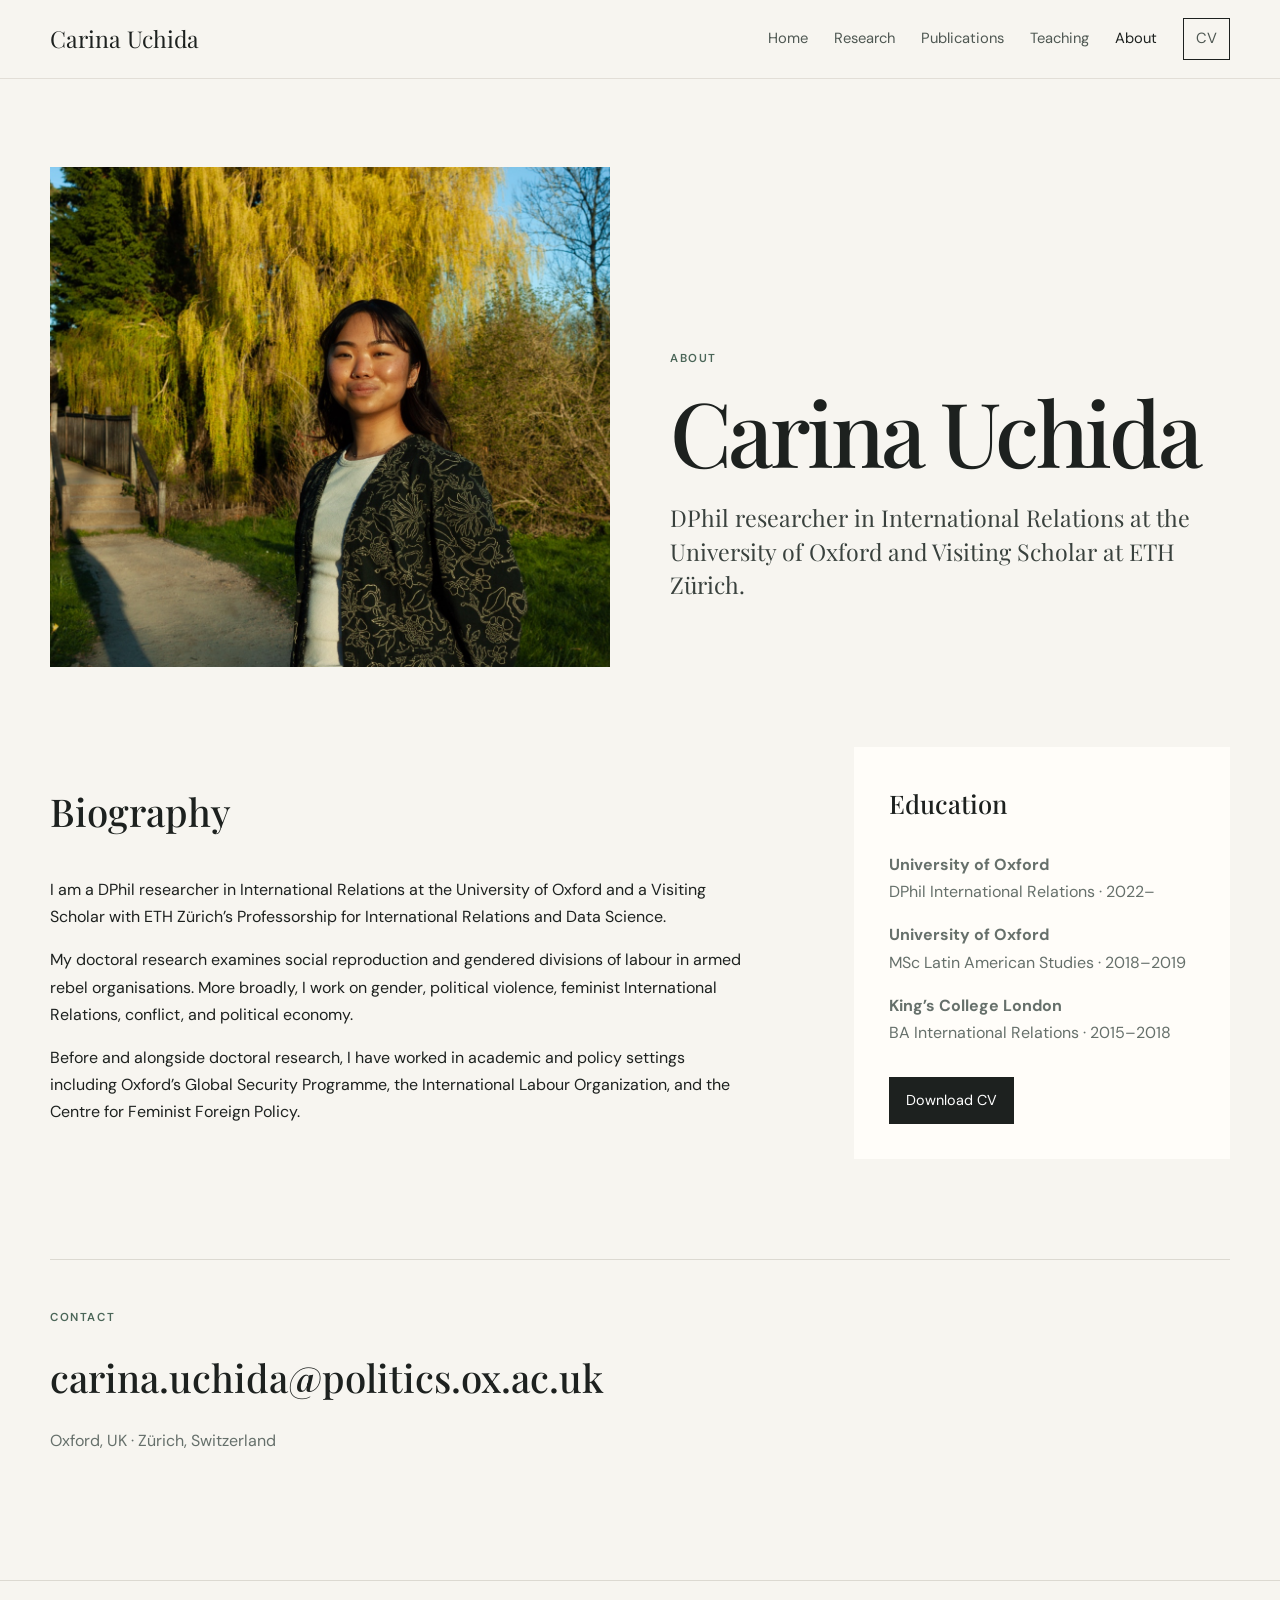
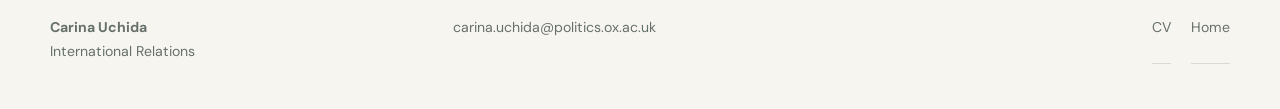
==== about.html @ 17d5bbb2 "Add files via upload" ====
<!doctype html>
<html lang="en">
<head><meta charset="utf-8"><meta name="viewport" content="width=device-width, initial-scale=1"><meta name="description" content="About Carina Uchida."><title>About | Carina Uchida</title><link rel="stylesheet" href="styles.css"></head>
<body>
<header class="site-header"><div class="wrap nav-wrap"><a class="brand" href="index.html">Carina Uchida</a><nav aria-label="Primary"><a href="index.html">Home</a><a href="research.html">Research</a><a href="publications.html">Publications</a><a href="teaching.html">Teaching</a><a class="active" href="about.html">About</a><a class="nav-cv" href="assets/Carina_Uchida_CV.pdf">CV</a></nav></div></header>
<main class="wrap page about-page">
<div class="about-intro"><img src="assets/carina-garden.jpeg" alt="Carina Uchida outdoors in a garden"><div><p class="eyebrow">About</p><h1>Carina Uchida</h1><p class="page-lead">DPhil researcher in International Relations at the University of Oxford and Visiting Scholar at ETH Zürich.</p></div></div>
<div class="about-body"><div><h2>Biography</h2><p>I am a DPhil researcher in International Relations at the University of Oxford and a Visiting Scholar with ETH Zürich’s Professorship for International Relations and Data Science.</p><p>My doctoral research examines social reproduction and gendered divisions of labour in armed rebel organisations. More broadly, I work on gender, political violence, feminist International Relations, conflict, and political economy.</p><p>Before and alongside doctoral research, I have worked in academic and policy settings including Oxford’s Global Security Programme, the International Labour Organization, and the Centre for Feminist Foreign Policy.</p></div><aside><h3>Education</h3><p><strong>University of Oxford</strong><br>DPhil International Relations · 2022–</p><p><strong>University of Oxford</strong><br>MSc Latin American Studies · 2018–2019</p><p><strong>King’s College London</strong><br>BA International Relations · 2015–2018</p><a class="button" href="assets/Carina_Uchida_CV.pdf">Download CV</a></aside></div>
<div class="contact-block"><p class="eyebrow">Contact</p><h2>carina.uchida@politics.ox.ac.uk</h2><p>Oxford, UK · Zürich, Switzerland</p></div>
</main>
<footer class="site-footer"><div class="wrap footer-grid"><div><strong>Carina Uchida</strong><br>International Relations</div><div><a href="mailto:carina.uchida@politics.ox.ac.uk">carina.uchida@politics.ox.ac.uk</a></div><div class="footer-links"><a href="assets/Carina_Uchida_CV.pdf">CV</a><a href="index.html">Home</a></div></div></footer>
</body></html>
---- styles.css ----
@import url('https://fonts.googleapis.com/css2?family=DM+Sans:wght@400;500;600&family=Playfair+Display:wght@500;600&display=swap');
:root{--ink:#1d211f;--muted:#66706b;--paper:#f7f5f0;--white:#fffdf9;--line:#dcd9d1;--accent:#4b6658;--warm:#ebe5d9;--max:1180px}
*{box-sizing:border-box}html{scroll-behavior:smooth}body{margin:0;background:var(--paper);color:var(--ink);font-family:'DM Sans',system-ui,sans-serif;line-height:1.7}a{color:inherit;text-decoration:none}img{display:block;max-width:100%}.wrap{width:min(calc(100% - 48px),var(--max));margin:0 auto}.site-header{position:sticky;top:0;z-index:10;background:rgba(247,245,240,.95);backdrop-filter:blur(8px);border-bottom:1px solid rgba(220,217,209,.8)}.nav-wrap{min-height:78px;display:flex;align-items:center;justify-content:space-between;gap:30px}.brand{font-family:'Playfair Display',serif;font-size:1.45rem}.site-header nav{display:flex;align-items:center;gap:26px;font-size:.92rem}.site-header nav a{color:#4f5853}.site-header nav a:hover,.site-header nav .active{color:var(--ink)}.nav-cv{border:1px solid var(--ink);padding:7px 12px}.hero{display:grid;grid-template-columns:1.03fr .97fr;min-height:calc(100vh - 78px);align-items:center;gap:70px;padding-top:70px;padding-bottom:90px}.eyebrow{text-transform:uppercase;letter-spacing:.14em;font-size:.72rem;color:var(--accent);font-weight:600;margin:0 0 18px}.hero h1{font-family:'Playfair Display',serif;font-weight:500;font-size:clamp(4.4rem,9vw,8rem);line-height:.86;letter-spacing:-.055em;margin:0 0 38px}.lead{font-family:'Playfair Display',serif;font-size:1.42rem;line-height:1.42;max-width:620px;margin:0 0 22px}.intro{max-width:640px;color:var(--muted);font-size:1.02rem}.hero-links{display:flex;gap:26px;flex-wrap:wrap;margin-top:35px}.text-link{display:inline-flex;align-items:center;gap:10px;font-weight:600;font-size:.9rem;border-bottom:1px solid var(--ink);padding-bottom:4px}.text-link span{font-size:1.05rem}.hero-photo{margin:0;position:relative;height:min(75vh,760px);overflow:hidden}.hero-photo img{width:100%;height:100%;object-fit:cover;object-position:56% 49%}.band{background:var(--ink);color:#f6f2e9;padding:95px 0}.two-col{display:grid;grid-template-columns:1fr 1fr;gap:80px}.two-col h2{font-family:'Playfair Display',serif;font-weight:500;font-size:clamp(2.1rem,4vw,3.4rem);line-height:1.15;margin:0}.two-col p{color:#d0d5cf;max-width:580px}.band .eyebrow{color:#aebaa9}.band .text-link{border-color:#f6f2e9}.section{padding-top:105px;padding-bottom:110px}.section-head{display:flex;align-items:end;justify-content:space-between;gap:30px;border-bottom:1px solid var(--line);padding-bottom:18px;margin-bottom:34px}.section-head .eyebrow{margin:0}.work-grid{display:grid;grid-template-columns:repeat(3,1fr);gap:28px}.work-card{padding:28px;background:var(--white);min-height:270px;border-top:2px solid var(--accent)}.work-type{font-size:.74rem;text-transform:uppercase;letter-spacing:.11em;color:var(--muted);margin:0 0 18px}.work-card h3{font-family:'Playfair Display',serif;font-size:1.45rem;font-weight:500;line-height:1.25;margin:0 0 18px}.work-card p:last-child{color:var(--muted);font-size:.95rem}.portrait-strip{display:grid;grid-template-columns:1.2fr .8fr;gap:0;background:var(--warm);margin-bottom:115px}.portrait-image{min-height:500px}.portrait-image img{width:100%;height:100%;object-fit:cover;object-position:50% 50%}.portrait-copy{display:flex;flex-direction:column;justify-content:center;padding:60px}.portrait-copy h2{font-family:'Playfair Display',serif;font-size:2.8rem;line-height:1.2;font-weight:500;margin:0 0 22px}.portrait-copy p:not(.eyebrow){color:#606963}.page{padding-top:88px;padding-bottom:110px;min-height:calc(100vh - 78px)}.page h1{font-family:'Playfair Display',serif;font-weight:500;font-size:clamp(3.6rem,7vw,6.2rem);line-height:1;margin:0 0 25px;letter-spacing:-.04em}.page-lead{font-family:'Playfair Display',serif;font-size:1.45rem;line-height:1.45;max-width:820px;color:#39413d;margin:0 0 65px}.research-list article{display:grid;grid-template-columns:90px 1fr;gap:25px;border-top:1px solid var(--line);padding:35px 0}.research-list span{font-family:'Playfair Display',serif;color:var(--accent);font-size:1.4rem}.research-list h2,.feature-panel h2{font-family:'Playfair Display',serif;font-weight:500;font-size:2.25rem;line-height:1.2;margin:0 0 12px}.research-list p{max-width:760px;color:var(--muted)}.feature-panel{margin-top:55px;background:var(--ink);color:#f7f3eb;padding:55px 58px}.feature-panel .eyebrow{color:#aebaa9}.feature-panel p:not(.eyebrow){color:#d0d5cf;max-width:760px}.feature-panel .text-link{border-color:#f7f3eb;margin-top:12px}.pub-section{margin:70px 0}.pub-section>h2{font-family:'Playfair Display',serif;font-weight:500;font-size:2rem;border-bottom:1px solid var(--line);padding-bottom:14px}.pub{display:grid;grid-template-columns:150px 1fr;gap:40px;border-bottom:1px solid var(--line);padding:28px 0}.pub-year{font-size:.8rem;text-transform:uppercase;letter-spacing:.1em;color:var(--muted)}.pub h3{font-family:'Playfair Display',serif;font-weight:500;font-size:1.45rem;line-height:1.3;margin:0 0 9px}.pub p{color:var(--muted);margin:0}.teach-grid{display:grid;grid-template-columns:1fr 1fr;gap:22px}.teach-grid article{background:var(--white);padding:34px;min-height:240px}.teach-grid h2{font-family:'Playfair Display',serif;font-weight:500;font-size:1.7rem;line-height:1.2;margin:0 0 14px}.teach-grid p:last-child{color:var(--muted)}.about-intro{display:grid;grid-template-columns:1fr 1fr;gap:60px;align-items:end}.about-intro img{width:100%;height:500px;object-fit:cover;object-position:50% 40%}.about-body{display:grid;grid-template-columns:1.5fr .8fr;gap:100px;margin-top:80px}.about-body h2,.about-body h3{font-family:'Playfair Display',serif;font-weight:500}.about-body h2{font-size:2.4rem}.about-body aside{background:var(--white);padding:35px}.about-body aside h3{font-size:1.6rem;margin-top:0}.about-body aside p{color:var(--muted)}.button{display:inline-block;margin-top:15px;background:var(--ink);color:white;padding:11px 17px;font-size:.9rem}.contact-block{margin-top:100px;border-top:1px solid var(--line);padding-top:48px}.contact-block h2{font-family:'Playfair Display',serif;font-weight:500;font-size:2.4rem;margin:0 0 8px}.contact-block p:last-child{color:var(--muted)}.site-footer{border-top:1px solid var(--line);padding:35px 0 45px;color:var(--muted);font-size:.88rem}.footer-grid{display:grid;grid-template-columns:1fr 1fr 1fr;gap:30px}.footer-links{display:flex;justify-content:flex-end;gap:20px}.footer-links a{border-bottom:1px solid var(--line)}
@media(max-width:900px){.hero{grid-template-columns:1fr;gap:40px;min-height:auto;padding-top:60px}.hero-copy{order:1}.hero-photo{order:2;height:68vh}.two-col,.work-grid,.portrait-strip,.about-intro,.about-body,.teach-grid,.footer-grid{grid-template-columns:1fr}.portrait-copy{padding:45px}.pub{grid-template-columns:1fr;gap:8px}.footer-links{justify-content:flex-start}.site-header nav{gap:13px;flex-wrap:wrap;justify-content:flex-end}.nav-wrap{align-items:flex-start;padding:18px 0}.brand{padding-top:4px}.site-header nav{font-size:.82rem}.page{padding-top:65px}}
@media(max-width:580px){.wrap{width:min(calc(100% - 30px),var(--max))}.site-header{position:static}.nav-wrap{display:block}.site-header nav{margin-top:15px;justify-content:flex-start}.hero h1{font-size:4.1rem}.hero-photo{height:58vh}.band{padding:65px 0}.section{padding:75px 0}.portrait-strip{margin-bottom:75px}.portrait-image{min-height:360px}.portrait-copy{padding:35px}.page{padding-top:55px}.feature-panel{padding:35px 28px}.contact-block h2{font-size:1.8rem}}
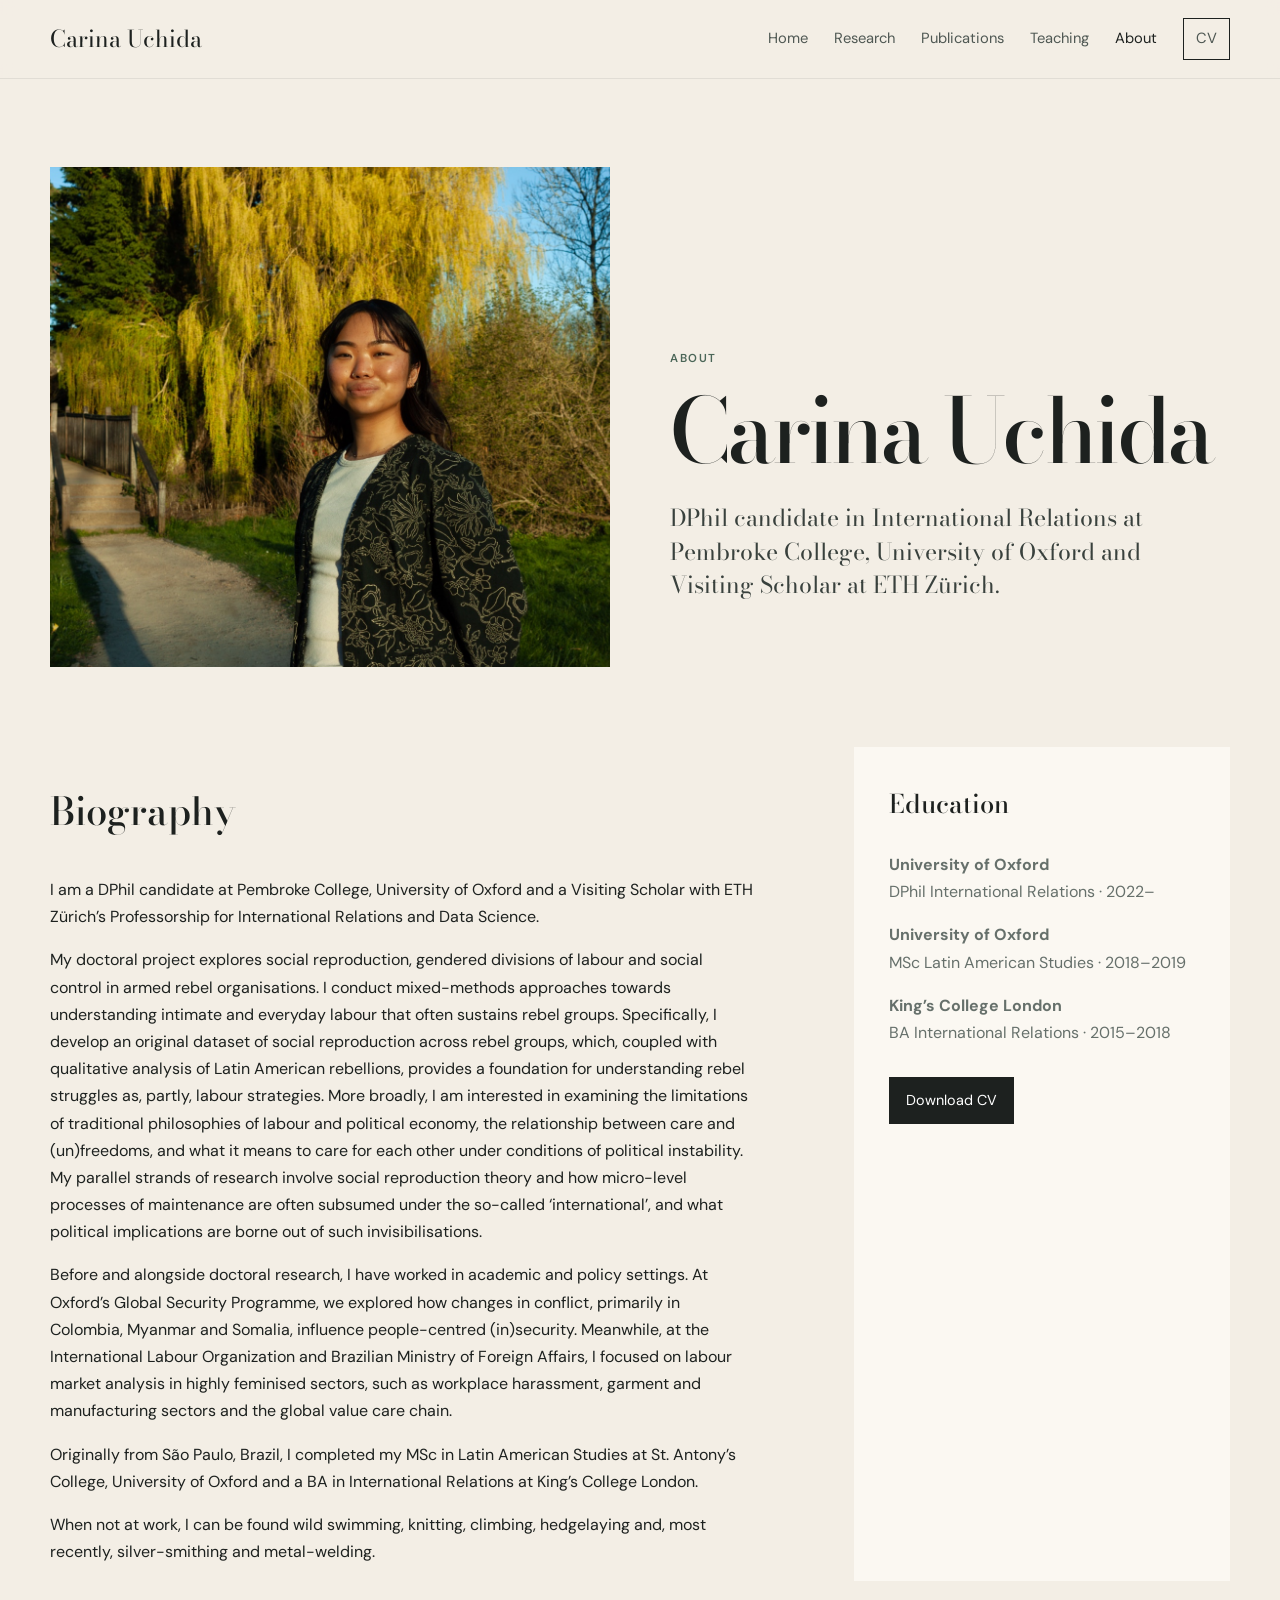
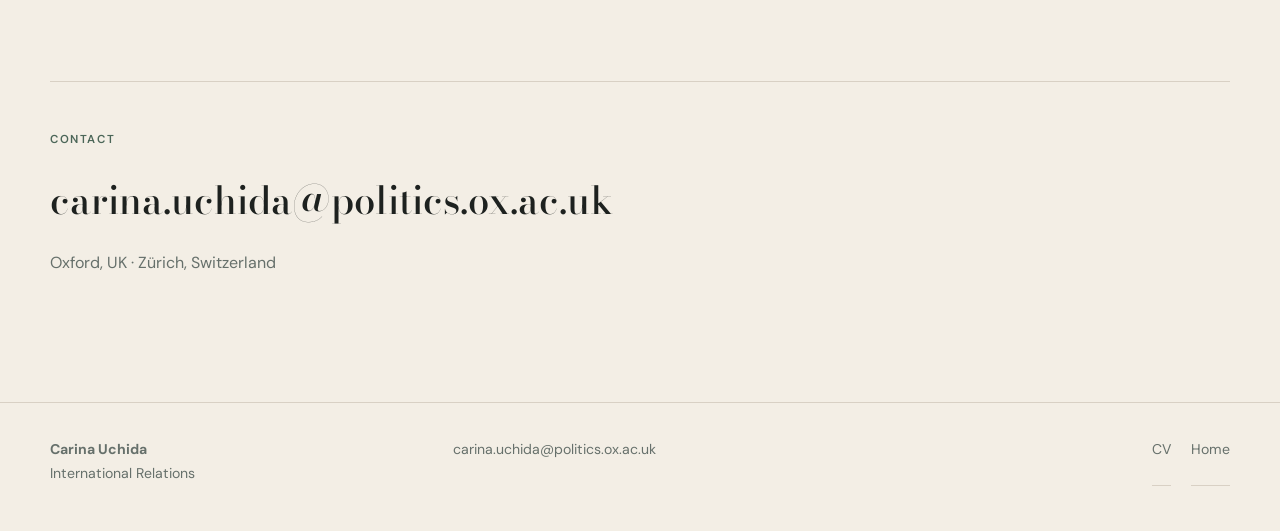
==== commit d21acab3: "Add files via upload" ====
--- a/about.html
+++ b/about.html
@@ -1,12 +1,73 @@
 <!doctype html>
 <html lang="en">
-<head><meta charset="utf-8"><meta name="viewport" content="width=device-width, initial-scale=1"><meta name="description" content="About Carina Uchida."><title>About | Carina Uchida</title><link rel="stylesheet" href="styles.css"></head>
+<head>
+  <meta charset="utf-8">
+  <meta name="viewport" content="width=device-width, initial-scale=1">
+  <meta name="description" content="About Carina Uchida.">
+  <title>About | Carina Uchida</title>
+  <link rel="stylesheet" href="styles.css">
+</head>
 <body>
-<header class="site-header"><div class="wrap nav-wrap"><a class="brand" href="index.html">Carina Uchida</a><nav aria-label="Primary"><a href="index.html">Home</a><a href="research.html">Research</a><a href="publications.html">Publications</a><a href="teaching.html">Teaching</a><a class="active" href="about.html">About</a><a class="nav-cv" href="assets/Carina_Uchida_CV.pdf">CV</a></nav></div></header>
+<header class="site-header">
+  <div class="wrap nav-wrap">
+    <a class="brand" href="index.html">Carina Uchida</a>
+    <nav aria-label="Primary">
+      <a href="index.html">Home</a>
+      <a href="research.html">Research</a>
+      <a href="publications.html">Publications</a>
+      <a href="teaching.html">Teaching</a>
+      <a class="active" href="about.html">About</a>
+      <a class="nav-cv" href="assets/Carina_Uchida_CV.pdf">CV</a>
+    </nav>
+  </div>
+</header>
+
 <main class="wrap page about-page">
-<div class="about-intro"><img src="assets/carina-garden.jpeg" alt="Carina Uchida outdoors in a garden"><div><p class="eyebrow">About</p><h1>Carina Uchida</h1><p class="page-lead">DPhil researcher in International Relations at the University of Oxford and Visiting Scholar at ETH Zürich.</p></div></div>
-<div class="about-body"><div><h2>Biography</h2><p>I am a DPhil researcher in International Relations at the University of Oxford and a Visiting Scholar with ETH Zürich’s Professorship for International Relations and Data Science.</p><p>My doctoral research examines social reproduction and gendered divisions of labour in armed rebel organisations. More broadly, I work on gender, political violence, feminist International Relations, conflict, and political economy.</p><p>Before and alongside doctoral research, I have worked in academic and policy settings including Oxford’s Global Security Programme, the International Labour Organization, and the Centre for Feminist Foreign Policy.</p></div><aside><h3>Education</h3><p><strong>University of Oxford</strong><br>DPhil International Relations · 2022–</p><p><strong>University of Oxford</strong><br>MSc Latin American Studies · 2018–2019</p><p><strong>King’s College London</strong><br>BA International Relations · 2015–2018</p><a class="button" href="assets/Carina_Uchida_CV.pdf">Download CV</a></aside></div>
-<div class="contact-block"><p class="eyebrow">Contact</p><h2>carina.uchida@politics.ox.ac.uk</h2><p>Oxford, UK · Zürich, Switzerland</p></div>
+  <div class="about-intro">
+    <img src="assets/carina-garden.jpeg" alt="Carina Uchida outdoors in a garden">
+    <div>
+      <p class="eyebrow">About</p>
+      <h1>Carina Uchida</h1>
+      <p class="page-lead">DPhil candidate in International Relations at Pembroke College, University of Oxford and Visiting Scholar at ETH Zürich.</p>
+    </div>
+  </div>
+
+  <div class="about-body">
+    <div>
+      <h2>Biography</h2>
+      <p>I am a DPhil candidate at Pembroke College, University of Oxford and a Visiting Scholar with ETH Zürich’s Professorship for International Relations and Data Science.</p>
+
+      <p>My doctoral project explores social reproduction, gendered divisions of labour and social control in armed rebel organisations. I conduct mixed-methods approaches towards understanding intimate and everyday labour that often sustains rebel groups. Specifically, I develop an original dataset of social reproduction across rebel groups, which, coupled with qualitative analysis of Latin American rebellions, provides a foundation for understanding rebel struggles as, partly, labour strategies. More broadly, I am interested in examining the limitations of traditional philosophies of labour and political economy, the relationship between care and (un)freedoms, and what it means to care for each other under conditions of political instability. My parallel strands of research involve social reproduction theory and how micro-level processes of maintenance are often subsumed under the so-called ‘international’, and what political implications are borne out of such invisibilisations.</p>
+
+      <p>Before and alongside doctoral research, I have worked in academic and policy settings. At Oxford’s Global Security Programme, we explored how changes in conflict, primarily in Colombia, Myanmar and Somalia, influence people-centred (in)security. Meanwhile, at the International Labour Organization and Brazilian Ministry of Foreign Affairs, I focused on labour market analysis in highly feminised sectors, such as workplace harassment, garment and manufacturing sectors and the global value care chain.</p>
+
+      <p>Originally from São Paulo, Brazil, I completed my MSc in Latin American Studies at St. Antony’s College, University of Oxford and a BA in International Relations at King’s College London.</p>
+
+      <p>When not at work, I can be found wild swimming, knitting, climbing, hedgelaying and, most recently, silver-smithing and metal-welding.</p>
+    </div>
+
+    <aside>
+      <h3>Education</h3>
+      <p><strong>University of Oxford</strong><br>DPhil International Relations · 2022–</p>
+      <p><strong>University of Oxford</strong><br>MSc Latin American Studies · 2018–2019</p>
+      <p><strong>King’s College London</strong><br>BA International Relations · 2015–2018</p>
+      <a class="button" href="assets/Carina_Uchida_CV.pdf">Download CV</a>
+    </aside>
+  </div>
+
+  <div class="contact-block">
+    <p class="eyebrow">Contact</p>
+    <h2>carina.uchida@politics.ox.ac.uk</h2>
+    <p>Oxford, UK · Zürich, Switzerland</p>
+  </div>
 </main>
-<footer class="site-footer"><div class="wrap footer-grid"><div><strong>Carina Uchida</strong><br>International Relations</div><div><a href="mailto:carina.uchida@politics.ox.ac.uk">carina.uchida@politics.ox.ac.uk</a></div><div class="footer-links"><a href="assets/Carina_Uchida_CV.pdf">CV</a><a href="index.html">Home</a></div></div></footer>
-</body></html>
+
+<footer class="site-footer">
+  <div class="wrap footer-grid">
+    <div><strong>Carina Uchida</strong><br>International Relations</div>
+    <div><a href="mailto:carina.uchida@politics.ox.ac.uk">carina.uchida@politics.ox.ac.uk</a></div>
+    <div class="footer-links"><a href="assets/Carina_Uchida_CV.pdf">CV</a><a href="index.html">Home</a></div>
+  </div>
+</footer>
+</body>
+</html>
--- a/styles.css
+++ b/styles.css
@@ -1,5 +1,5 @@
-@import url('https://fonts.googleapis.com/css2?family=DM+Sans:wght@400;500;600&family=Playfair+Display:wght@500;600&display=swap');
-:root{--ink:#1d211f;--muted:#66706b;--paper:#f7f5f0;--white:#fffdf9;--line:#dcd9d1;--accent:#4b6658;--warm:#ebe5d9;--max:1180px}
-*{box-sizing:border-box}html{scroll-behavior:smooth}body{margin:0;background:var(--paper);color:var(--ink);font-family:'DM Sans',system-ui,sans-serif;line-height:1.7}a{color:inherit;text-decoration:none}img{display:block;max-width:100%}.wrap{width:min(calc(100% - 48px),var(--max));margin:0 auto}.site-header{position:sticky;top:0;z-index:10;background:rgba(247,245,240,.95);backdrop-filter:blur(8px);border-bottom:1px solid rgba(220,217,209,.8)}.nav-wrap{min-height:78px;display:flex;align-items:center;justify-content:space-between;gap:30px}.brand{font-family:'Playfair Display',serif;font-size:1.45rem}.site-header nav{display:flex;align-items:center;gap:26px;font-size:.92rem}.site-header nav a{color:#4f5853}.site-header nav a:hover,.site-header nav .active{color:var(--ink)}.nav-cv{border:1px solid var(--ink);padding:7px 12px}.hero{display:grid;grid-template-columns:1.03fr .97fr;min-height:calc(100vh - 78px);align-items:center;gap:70px;padding-top:70px;padding-bottom:90px}.eyebrow{text-transform:uppercase;letter-spacing:.14em;font-size:.72rem;color:var(--accent);font-weight:600;margin:0 0 18px}.hero h1{font-family:'Playfair Display',serif;font-weight:500;font-size:clamp(4.4rem,9vw,8rem);line-height:.86;letter-spacing:-.055em;margin:0 0 38px}.lead{font-family:'Playfair Display',serif;font-size:1.42rem;line-height:1.42;max-width:620px;margin:0 0 22px}.intro{max-width:640px;color:var(--muted);font-size:1.02rem}.hero-links{display:flex;gap:26px;flex-wrap:wrap;margin-top:35px}.text-link{display:inline-flex;align-items:center;gap:10px;font-weight:600;font-size:.9rem;border-bottom:1px solid var(--ink);padding-bottom:4px}.text-link span{font-size:1.05rem}.hero-photo{margin:0;position:relative;height:min(75vh,760px);overflow:hidden}.hero-photo img{width:100%;height:100%;object-fit:cover;object-position:56% 49%}.band{background:var(--ink);color:#f6f2e9;padding:95px 0}.two-col{display:grid;grid-template-columns:1fr 1fr;gap:80px}.two-col h2{font-family:'Playfair Display',serif;font-weight:500;font-size:clamp(2.1rem,4vw,3.4rem);line-height:1.15;margin:0}.two-col p{color:#d0d5cf;max-width:580px}.band .eyebrow{color:#aebaa9}.band .text-link{border-color:#f6f2e9}.section{padding-top:105px;padding-bottom:110px}.section-head{display:flex;align-items:end;justify-content:space-between;gap:30px;border-bottom:1px solid var(--line);padding-bottom:18px;margin-bottom:34px}.section-head .eyebrow{margin:0}.work-grid{display:grid;grid-template-columns:repeat(3,1fr);gap:28px}.work-card{padding:28px;background:var(--white);min-height:270px;border-top:2px solid var(--accent)}.work-type{font-size:.74rem;text-transform:uppercase;letter-spacing:.11em;color:var(--muted);margin:0 0 18px}.work-card h3{font-family:'Playfair Display',serif;font-size:1.45rem;font-weight:500;line-height:1.25;margin:0 0 18px}.work-card p:last-child{color:var(--muted);font-size:.95rem}.portrait-strip{display:grid;grid-template-columns:1.2fr .8fr;gap:0;background:var(--warm);margin-bottom:115px}.portrait-image{min-height:500px}.portrait-image img{width:100%;height:100%;object-fit:cover;object-position:50% 50%}.portrait-copy{display:flex;flex-direction:column;justify-content:center;padding:60px}.portrait-copy h2{font-family:'Playfair Display',serif;font-size:2.8rem;line-height:1.2;font-weight:500;margin:0 0 22px}.portrait-copy p:not(.eyebrow){color:#606963}.page{padding-top:88px;padding-bottom:110px;min-height:calc(100vh - 78px)}.page h1{font-family:'Playfair Display',serif;font-weight:500;font-size:clamp(3.6rem,7vw,6.2rem);line-height:1;margin:0 0 25px;letter-spacing:-.04em}.page-lead{font-family:'Playfair Display',serif;font-size:1.45rem;line-height:1.45;max-width:820px;color:#39413d;margin:0 0 65px}.research-list article{display:grid;grid-template-columns:90px 1fr;gap:25px;border-top:1px solid var(--line);padding:35px 0}.research-list span{font-family:'Playfair Display',serif;color:var(--accent);font-size:1.4rem}.research-list h2,.feature-panel h2{font-family:'Playfair Display',serif;font-weight:500;font-size:2.25rem;line-height:1.2;margin:0 0 12px}.research-list p{max-width:760px;color:var(--muted)}.feature-panel{margin-top:55px;background:var(--ink);color:#f7f3eb;padding:55px 58px}.feature-panel .eyebrow{color:#aebaa9}.feature-panel p:not(.eyebrow){color:#d0d5cf;max-width:760px}.feature-panel .text-link{border-color:#f7f3eb;margin-top:12px}.pub-section{margin:70px 0}.pub-section>h2{font-family:'Playfair Display',serif;font-weight:500;font-size:2rem;border-bottom:1px solid var(--line);padding-bottom:14px}.pub{display:grid;grid-template-columns:150px 1fr;gap:40px;border-bottom:1px solid var(--line);padding:28px 0}.pub-year{font-size:.8rem;text-transform:uppercase;letter-spacing:.1em;color:var(--muted)}.pub h3{font-family:'Playfair Display',serif;font-weight:500;font-size:1.45rem;line-height:1.3;margin:0 0 9px}.pub p{color:var(--muted);margin:0}.teach-grid{display:grid;grid-template-columns:1fr 1fr;gap:22px}.teach-grid article{background:var(--white);padding:34px;min-height:240px}.teach-grid h2{font-family:'Playfair Display',serif;font-weight:500;font-size:1.7rem;line-height:1.2;margin:0 0 14px}.teach-grid p:last-child{color:var(--muted)}.about-intro{display:grid;grid-template-columns:1fr 1fr;gap:60px;align-items:end}.about-intro img{width:100%;height:500px;object-fit:cover;object-position:50% 40%}.about-body{display:grid;grid-template-columns:1.5fr .8fr;gap:100px;margin-top:80px}.about-body h2,.about-body h3{font-family:'Playfair Display',serif;font-weight:500}.about-body h2{font-size:2.4rem}.about-body aside{background:var(--white);padding:35px}.about-body aside h3{font-size:1.6rem;margin-top:0}.about-body aside p{color:var(--muted)}.button{display:inline-block;margin-top:15px;background:var(--ink);color:white;padding:11px 17px;font-size:.9rem}.contact-block{margin-top:100px;border-top:1px solid var(--line);padding-top:48px}.contact-block h2{font-family:'Playfair Display',serif;font-weight:500;font-size:2.4rem;margin:0 0 8px}.contact-block p:last-child{color:var(--muted)}.site-footer{border-top:1px solid var(--line);padding:35px 0 45px;color:var(--muted);font-size:.88rem}.footer-grid{display:grid;grid-template-columns:1fr 1fr 1fr;gap:30px}.footer-links{display:flex;justify-content:flex-end;gap:20px}.footer-links a{border-bottom:1px solid var(--line)}
+@import url('https://fonts.googleapis.com/css2?family=Bodoni+Moda:opsz,wght@6..96,500;6..96,600&family=DM+Sans:wght@400;500;600&display=swap');
+:root{--ink:#1d211f;--muted:#66706b;--paper:#f3eee5;--white:#fbf8f2;--line:#d8d0c4;--accent:#4b6658;--warm:#e8dfd1;--max:1180px}
+*{box-sizing:border-box}html{scroll-behavior:smooth}body{margin:0;background:var(--paper);color:var(--ink);font-family:'DM Sans',system-ui,sans-serif;line-height:1.7}a{color:inherit;text-decoration:none}img{display:block;max-width:100%}.wrap{width:min(calc(100% - 48px),var(--max));margin:0 auto}.site-header{position:sticky;top:0;z-index:10;background:rgba(243,238,229,.95);backdrop-filter:blur(8px);border-bottom:1px solid rgba(220,217,209,.8)}.nav-wrap{min-height:78px;display:flex;align-items:center;justify-content:space-between;gap:30px}.brand{font-family:'Bodoni Moda',serif;font-size:1.45rem}.site-header nav{display:flex;align-items:center;gap:26px;font-size:.92rem}.site-header nav a{color:#4f5853}.site-header nav a:hover,.site-header nav .active{color:var(--ink)}.nav-cv{border:1px solid var(--ink);padding:7px 12px}.hero{display:grid;grid-template-columns:1.03fr .97fr;min-height:calc(100vh - 78px);align-items:center;gap:70px;padding-top:70px;padding-bottom:90px}.eyebrow{text-transform:uppercase;letter-spacing:.14em;font-size:.72rem;color:var(--accent);font-weight:600;margin:0 0 18px}.hero h1{font-family:'Bodoni Moda',serif;font-weight:500;font-size:clamp(4.4rem,9vw,8rem);line-height:.86;letter-spacing:-.055em;margin:0 0 38px}.lead{font-family:'Bodoni Moda',serif;font-size:1.42rem;line-height:1.42;max-width:620px;margin:0 0 22px}.intro{max-width:640px;color:var(--muted);font-size:1.02rem}.hero-links{display:flex;gap:26px;flex-wrap:wrap;margin-top:35px}.text-link{display:inline-flex;align-items:center;gap:10px;font-weight:600;font-size:.9rem;border-bottom:1px solid var(--ink);padding-bottom:4px}.text-link span{font-size:1.05rem}.hero-photo{margin:0;position:relative;height:min(75vh,760px);overflow:hidden}.hero-photo img{width:100%;height:100%;object-fit:cover;object-position:56% 49%}.band{background:var(--ink);color:#f6f2e9;padding:95px 0}.two-col{display:grid;grid-template-columns:1fr 1fr;gap:80px}.two-col h2{font-family:'Bodoni Moda',serif;font-weight:500;font-size:clamp(2.1rem,4vw,3.4rem);line-height:1.15;margin:0}.two-col p{color:#d0d5cf;max-width:580px}.band .eyebrow{color:#aebaa9}.band .text-link{border-color:#f6f2e9}.section{padding-top:105px;padding-bottom:110px}.section-head{display:flex;align-items:end;justify-content:space-between;gap:30px;border-bottom:1px solid var(--line);padding-bottom:18px;margin-bottom:34px}.section-head .eyebrow{margin:0}.work-grid{display:grid;grid-template-columns:repeat(3,1fr);gap:28px}.work-card{padding:28px;background:var(--white);min-height:270px;border-top:2px solid var(--accent)}.work-type{font-size:.74rem;text-transform:uppercase;letter-spacing:.11em;color:var(--muted);margin:0 0 18px}.work-card h3{font-family:'Bodoni Moda',serif;font-size:1.45rem;font-weight:500;line-height:1.25;margin:0 0 18px}.work-card p:last-child{color:var(--muted);font-size:.95rem}.portrait-strip{display:grid;grid-template-columns:1.2fr .8fr;gap:0;background:var(--warm);margin-bottom:115px}.portrait-image{min-height:500px}.portrait-image img{width:100%;height:100%;object-fit:cover;object-position:50% 50%}.portrait-copy{display:flex;flex-direction:column;justify-content:center;padding:60px}.portrait-copy h2{font-family:'Bodoni Moda',serif;font-size:2.8rem;line-height:1.2;font-weight:500;margin:0 0 22px}.portrait-copy p:not(.eyebrow){color:#606963}.page{padding-top:88px;padding-bottom:110px;min-height:calc(100vh - 78px)}.page h1{font-family:'Bodoni Moda',serif;font-weight:500;font-size:clamp(3.6rem,7vw,6.2rem);line-height:1;margin:0 0 25px;letter-spacing:-.04em}.page-lead{font-family:'Bodoni Moda',serif;font-size:1.45rem;line-height:1.45;max-width:820px;color:#39413d;margin:0 0 65px}.research-list article{display:grid;grid-template-columns:90px 1fr;gap:25px;border-top:1px solid var(--line);padding:35px 0}.research-list span{font-family:'Bodoni Moda',serif;color:var(--accent);font-size:1.4rem}.research-list h2,.feature-panel h2{font-family:'Bodoni Moda',serif;font-weight:500;font-size:2.25rem;line-height:1.2;margin:0 0 12px}.research-list p{max-width:760px;color:var(--muted)}.feature-panel{margin-top:55px;background:var(--ink);color:#f7f3eb;padding:55px 58px}.feature-panel .eyebrow{color:#aebaa9}.feature-panel p:not(.eyebrow){color:#d0d5cf;max-width:760px}.feature-panel .text-link{border-color:#f7f3eb;margin-top:12px}.pub-section{margin:70px 0}.pub-section>h2{font-family:'Bodoni Moda',serif;font-weight:500;font-size:2rem;border-bottom:1px solid var(--line);padding-bottom:14px}.pub{display:grid;grid-template-columns:150px 1fr;gap:40px;border-bottom:1px solid var(--line);padding:28px 0}.pub-year{font-size:.8rem;text-transform:uppercase;letter-spacing:.1em;color:var(--muted)}.pub h3{font-family:'Bodoni Moda',serif;font-weight:500;font-size:1.45rem;line-height:1.3;margin:0 0 9px}.pub p{color:var(--muted);margin:0}.teach-grid{display:grid;grid-template-columns:1fr 1fr;gap:22px}.teach-grid article{background:var(--white);padding:34px;min-height:240px}.teach-grid h2{font-family:'Bodoni Moda',serif;font-weight:500;font-size:1.7rem;line-height:1.2;margin:0 0 14px}.teach-grid p:last-child{color:var(--muted)}.about-intro{display:grid;grid-template-columns:1fr 1fr;gap:60px;align-items:end}.about-intro img{width:100%;height:500px;object-fit:cover;object-position:50% 40%}.about-body{display:grid;grid-template-columns:1.5fr .8fr;gap:100px;margin-top:80px}.about-body h2,.about-body h3{font-family:'Bodoni Moda',serif;font-weight:500}.about-body h2{font-size:2.4rem}.about-body aside{background:var(--white);padding:35px}.about-body aside h3{font-size:1.6rem;margin-top:0}.about-body aside p{color:var(--muted)}.button{display:inline-block;margin-top:15px;background:var(--ink);color:white;padding:11px 17px;font-size:.9rem}.contact-block{margin-top:100px;border-top:1px solid var(--line);padding-top:48px}.contact-block h2{font-family:'Bodoni Moda',serif;font-weight:500;font-size:2.4rem;margin:0 0 8px}.contact-block p:last-child{color:var(--muted)}.site-footer{border-top:1px solid var(--line);padding:35px 0 45px;color:var(--muted);font-size:.88rem}.footer-grid{display:grid;grid-template-columns:1fr 1fr 1fr;gap:30px}.footer-links{display:flex;justify-content:flex-end;gap:20px}.footer-links a{border-bottom:1px solid var(--line)}
 @media(max-width:900px){.hero{grid-template-columns:1fr;gap:40px;min-height:auto;padding-top:60px}.hero-copy{order:1}.hero-photo{order:2;height:68vh}.two-col,.work-grid,.portrait-strip,.about-intro,.about-body,.teach-grid,.footer-grid{grid-template-columns:1fr}.portrait-copy{padding:45px}.pub{grid-template-columns:1fr;gap:8px}.footer-links{justify-content:flex-start}.site-header nav{gap:13px;flex-wrap:wrap;justify-content:flex-end}.nav-wrap{align-items:flex-start;padding:18px 0}.brand{padding-top:4px}.site-header nav{font-size:.82rem}.page{padding-top:65px}}
 @media(max-width:580px){.wrap{width:min(calc(100% - 30px),var(--max))}.site-header{position:static}.nav-wrap{display:block}.site-header nav{margin-top:15px;justify-content:flex-start}.hero h1{font-size:4.1rem}.hero-photo{height:58vh}.band{padding:65px 0}.section{padding:75px 0}.portrait-strip{margin-bottom:75px}.portrait-image{min-height:360px}.portrait-copy{padding:35px}.page{padding-top:55px}.feature-panel{padding:35px 28px}.contact-block h2{font-size:1.8rem}}
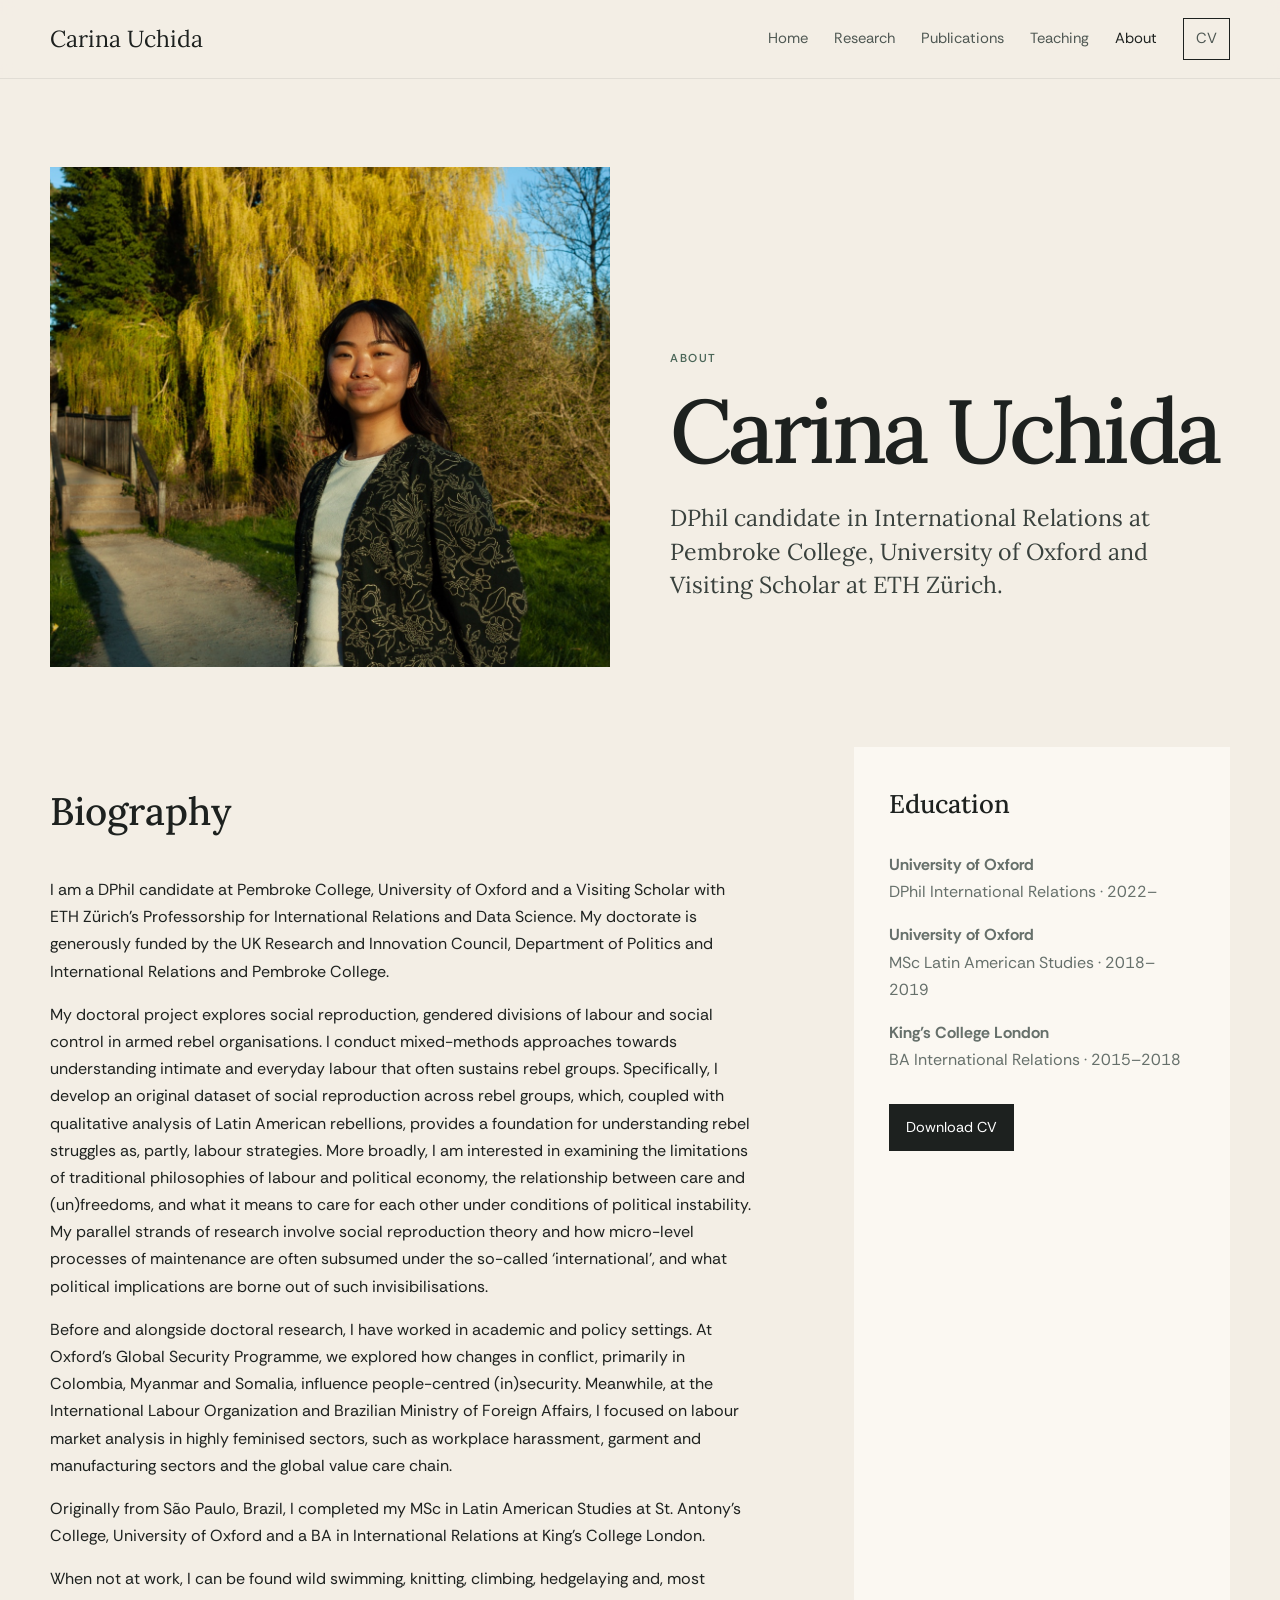
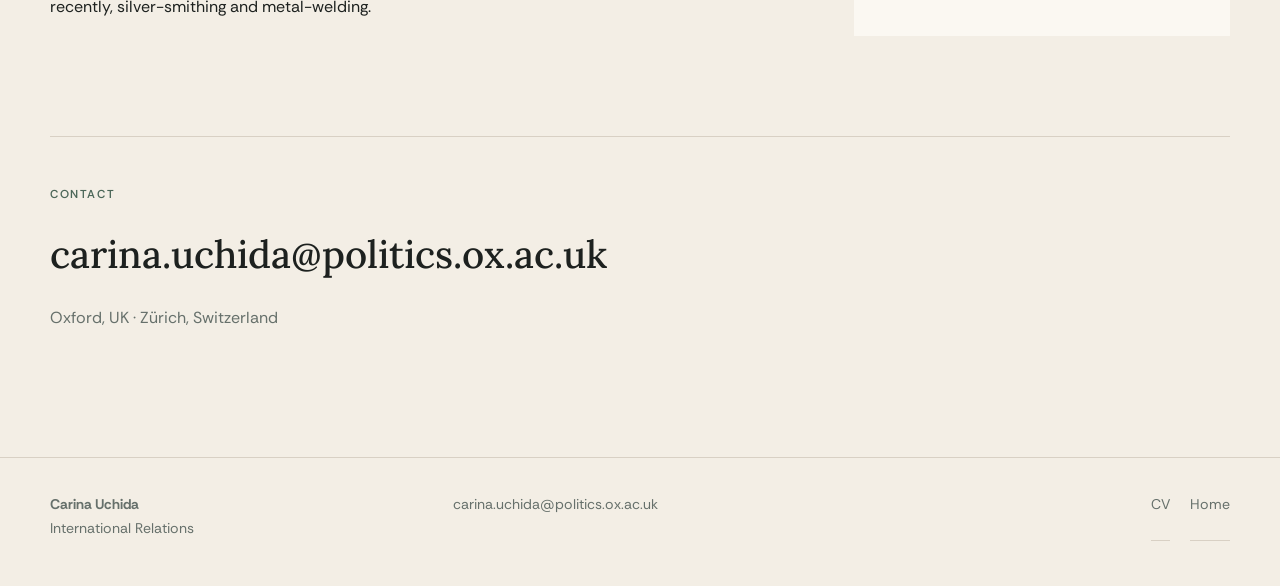
==== commit 6b062c58: "Update about.html" ====
--- a/about.html
+++ b/about.html
@@ -35,7 +35,7 @@
   <div class="about-body">
     <div>
       <h2>Biography</h2>
-      <p>I am a DPhil candidate at Pembroke College, University of Oxford and a Visiting Scholar with ETH Zürich’s Professorship for International Relations and Data Science.</p>
+      <p>I am a DPhil candidate at Pembroke College, University of Oxford and a Visiting Scholar with ETH Zürich’s Professorship for International Relations and Data Science. My doctorate is generously funded by the UK Research and Innovation Council, Department of Politics and International Relations and Pembroke College.</p>
 
       <p>My doctoral project explores social reproduction, gendered divisions of labour and social control in armed rebel organisations. I conduct mixed-methods approaches towards understanding intimate and everyday labour that often sustains rebel groups. Specifically, I develop an original dataset of social reproduction across rebel groups, which, coupled with qualitative analysis of Latin American rebellions, provides a foundation for understanding rebel struggles as, partly, labour strategies. More broadly, I am interested in examining the limitations of traditional philosophies of labour and political economy, the relationship between care and (un)freedoms, and what it means to care for each other under conditions of political instability. My parallel strands of research involve social reproduction theory and how micro-level processes of maintenance are often subsumed under the so-called ‘international’, and what political implications are borne out of such invisibilisations.</p>
 
--- a/styles.css
+++ b/styles.css
@@ -1,5 +1,5 @@
-@import url('https://fonts.googleapis.com/css2?family=Bodoni+Moda:opsz,wght@6..96,500;6..96,600&family=DM+Sans:wght@400;500;600&display=swap');
+@import url('https://fonts.googleapis.com/css2?family=Lora:wght@400;500;600&family=Rethink+Sans:wght@400;500;600&display=swap');
 :root{--ink:#1d211f;--muted:#66706b;--paper:#f3eee5;--white:#fbf8f2;--line:#d8d0c4;--accent:#4b6658;--warm:#e8dfd1;--max:1180px}
-*{box-sizing:border-box}html{scroll-behavior:smooth}body{margin:0;background:var(--paper);color:var(--ink);font-family:'DM Sans',system-ui,sans-serif;line-height:1.7}a{color:inherit;text-decoration:none}img{display:block;max-width:100%}.wrap{width:min(calc(100% - 48px),var(--max));margin:0 auto}.site-header{position:sticky;top:0;z-index:10;background:rgba(243,238,229,.95);backdrop-filter:blur(8px);border-bottom:1px solid rgba(220,217,209,.8)}.nav-wrap{min-height:78px;display:flex;align-items:center;justify-content:space-between;gap:30px}.brand{font-family:'Bodoni Moda',serif;font-size:1.45rem}.site-header nav{display:flex;align-items:center;gap:26px;font-size:.92rem}.site-header nav a{color:#4f5853}.site-header nav a:hover,.site-header nav .active{color:var(--ink)}.nav-cv{border:1px solid var(--ink);padding:7px 12px}.hero{display:grid;grid-template-columns:1.03fr .97fr;min-height:calc(100vh - 78px);align-items:center;gap:70px;padding-top:70px;padding-bottom:90px}.eyebrow{text-transform:uppercase;letter-spacing:.14em;font-size:.72rem;color:var(--accent);font-weight:600;margin:0 0 18px}.hero h1{font-family:'Bodoni Moda',serif;font-weight:500;font-size:clamp(4.4rem,9vw,8rem);line-height:.86;letter-spacing:-.055em;margin:0 0 38px}.lead{font-family:'Bodoni Moda',serif;font-size:1.42rem;line-height:1.42;max-width:620px;margin:0 0 22px}.intro{max-width:640px;color:var(--muted);font-size:1.02rem}.hero-links{display:flex;gap:26px;flex-wrap:wrap;margin-top:35px}.text-link{display:inline-flex;align-items:center;gap:10px;font-weight:600;font-size:.9rem;border-bottom:1px solid var(--ink);padding-bottom:4px}.text-link span{font-size:1.05rem}.hero-photo{margin:0;position:relative;height:min(75vh,760px);overflow:hidden}.hero-photo img{width:100%;height:100%;object-fit:cover;object-position:56% 49%}.band{background:var(--ink);color:#f6f2e9;padding:95px 0}.two-col{display:grid;grid-template-columns:1fr 1fr;gap:80px}.two-col h2{font-family:'Bodoni Moda',serif;font-weight:500;font-size:clamp(2.1rem,4vw,3.4rem);line-height:1.15;margin:0}.two-col p{color:#d0d5cf;max-width:580px}.band .eyebrow{color:#aebaa9}.band .text-link{border-color:#f6f2e9}.section{padding-top:105px;padding-bottom:110px}.section-head{display:flex;align-items:end;justify-content:space-between;gap:30px;border-bottom:1px solid var(--line);padding-bottom:18px;margin-bottom:34px}.section-head .eyebrow{margin:0}.work-grid{display:grid;grid-template-columns:repeat(3,1fr);gap:28px}.work-card{padding:28px;background:var(--white);min-height:270px;border-top:2px solid var(--accent)}.work-type{font-size:.74rem;text-transform:uppercase;letter-spacing:.11em;color:var(--muted);margin:0 0 18px}.work-card h3{font-family:'Bodoni Moda',serif;font-size:1.45rem;font-weight:500;line-height:1.25;margin:0 0 18px}.work-card p:last-child{color:var(--muted);font-size:.95rem}.portrait-strip{display:grid;grid-template-columns:1.2fr .8fr;gap:0;background:var(--warm);margin-bottom:115px}.portrait-image{min-height:500px}.portrait-image img{width:100%;height:100%;object-fit:cover;object-position:50% 50%}.portrait-copy{display:flex;flex-direction:column;justify-content:center;padding:60px}.portrait-copy h2{font-family:'Bodoni Moda',serif;font-size:2.8rem;line-height:1.2;font-weight:500;margin:0 0 22px}.portrait-copy p:not(.eyebrow){color:#606963}.page{padding-top:88px;padding-bottom:110px;min-height:calc(100vh - 78px)}.page h1{font-family:'Bodoni Moda',serif;font-weight:500;font-size:clamp(3.6rem,7vw,6.2rem);line-height:1;margin:0 0 25px;letter-spacing:-.04em}.page-lead{font-family:'Bodoni Moda',serif;font-size:1.45rem;line-height:1.45;max-width:820px;color:#39413d;margin:0 0 65px}.research-list article{display:grid;grid-template-columns:90px 1fr;gap:25px;border-top:1px solid var(--line);padding:35px 0}.research-list span{font-family:'Bodoni Moda',serif;color:var(--accent);font-size:1.4rem}.research-list h2,.feature-panel h2{font-family:'Bodoni Moda',serif;font-weight:500;font-size:2.25rem;line-height:1.2;margin:0 0 12px}.research-list p{max-width:760px;color:var(--muted)}.feature-panel{margin-top:55px;background:var(--ink);color:#f7f3eb;padding:55px 58px}.feature-panel .eyebrow{color:#aebaa9}.feature-panel p:not(.eyebrow){color:#d0d5cf;max-width:760px}.feature-panel .text-link{border-color:#f7f3eb;margin-top:12px}.pub-section{margin:70px 0}.pub-section>h2{font-family:'Bodoni Moda',serif;font-weight:500;font-size:2rem;border-bottom:1px solid var(--line);padding-bottom:14px}.pub{display:grid;grid-template-columns:150px 1fr;gap:40px;border-bottom:1px solid var(--line);padding:28px 0}.pub-year{font-size:.8rem;text-transform:uppercase;letter-spacing:.1em;color:var(--muted)}.pub h3{font-family:'Bodoni Moda',serif;font-weight:500;font-size:1.45rem;line-height:1.3;margin:0 0 9px}.pub p{color:var(--muted);margin:0}.teach-grid{display:grid;grid-template-columns:1fr 1fr;gap:22px}.teach-grid article{background:var(--white);padding:34px;min-height:240px}.teach-grid h2{font-family:'Bodoni Moda',serif;font-weight:500;font-size:1.7rem;line-height:1.2;margin:0 0 14px}.teach-grid p:last-child{color:var(--muted)}.about-intro{display:grid;grid-template-columns:1fr 1fr;gap:60px;align-items:end}.about-intro img{width:100%;height:500px;object-fit:cover;object-position:50% 40%}.about-body{display:grid;grid-template-columns:1.5fr .8fr;gap:100px;margin-top:80px}.about-body h2,.about-body h3{font-family:'Bodoni Moda',serif;font-weight:500}.about-body h2{font-size:2.4rem}.about-body aside{background:var(--white);padding:35px}.about-body aside h3{font-size:1.6rem;margin-top:0}.about-body aside p{color:var(--muted)}.button{display:inline-block;margin-top:15px;background:var(--ink);color:white;padding:11px 17px;font-size:.9rem}.contact-block{margin-top:100px;border-top:1px solid var(--line);padding-top:48px}.contact-block h2{font-family:'Bodoni Moda',serif;font-weight:500;font-size:2.4rem;margin:0 0 8px}.contact-block p:last-child{color:var(--muted)}.site-footer{border-top:1px solid var(--line);padding:35px 0 45px;color:var(--muted);font-size:.88rem}.footer-grid{display:grid;grid-template-columns:1fr 1fr 1fr;gap:30px}.footer-links{display:flex;justify-content:flex-end;gap:20px}.footer-links a{border-bottom:1px solid var(--line)}
+*{box-sizing:border-box}html{scroll-behavior:smooth}body{margin:0;background:var(--paper);color:var(--ink);font-family:'Rethink Sans',system-ui,sans-serif;line-height:1.7}a{color:inherit;text-decoration:none}img{display:block;max-width:100%}.wrap{width:min(calc(100% - 48px),var(--max));margin:0 auto}.site-header{position:sticky;top:0;z-index:10;background:rgba(243,238,229,.95);backdrop-filter:blur(8px);border-bottom:1px solid rgba(220,217,209,.8)}.nav-wrap{min-height:78px;display:flex;align-items:center;justify-content:space-between;gap:30px}.brand{font-family:'Lora',serif;font-size:1.45rem}.site-header nav{display:flex;align-items:center;gap:26px;font-size:.92rem}.site-header nav a{color:#4f5853}.site-header nav a:hover,.site-header nav .active{color:var(--ink)}.nav-cv{border:1px solid var(--ink);padding:7px 12px}.hero{display:grid;grid-template-columns:1.03fr .97fr;min-height:calc(100vh - 78px);align-items:center;gap:70px;padding-top:70px;padding-bottom:90px}.eyebrow{text-transform:uppercase;letter-spacing:.14em;font-size:.72rem;color:var(--accent);font-weight:600;margin:0 0 18px}.hero h1{font-family:'Lora',serif;font-weight:500;font-size:clamp(4.4rem,9vw,8rem);line-height:.86;letter-spacing:-.055em;margin:0 0 38px}.lead{font-family:'Lora',serif;font-size:1.42rem;line-height:1.42;max-width:620px;margin:0 0 22px}.intro{max-width:640px;color:var(--muted);font-size:1.02rem}.hero-links{display:flex;gap:26px;flex-wrap:wrap;margin-top:35px}.text-link{display:inline-flex;align-items:center;gap:10px;font-weight:600;font-size:.9rem;border-bottom:1px solid var(--ink);padding-bottom:4px}.text-link span{font-size:1.05rem}.hero-photo{margin:0;position:relative;height:min(75vh,760px);overflow:hidden}.hero-photo img{width:100%;height:100%;object-fit:cover;object-position:56% 49%}.band{background:var(--ink);color:#f6f2e9;padding:95px 0}.two-col{display:grid;grid-template-columns:1fr 1fr;gap:80px}.two-col h2{font-family:'Lora',serif;font-weight:500;font-size:clamp(2.1rem,4vw,3.4rem);line-height:1.15;margin:0}.two-col p{color:#d0d5cf;max-width:580px}.band .eyebrow{color:#aebaa9}.band .text-link{border-color:#f6f2e9}.section{padding-top:105px;padding-bottom:110px}.section-head{display:flex;align-items:end;justify-content:space-between;gap:30px;border-bottom:1px solid var(--line);padding-bottom:18px;margin-bottom:34px}.section-head .eyebrow{margin:0}.work-grid{display:grid;grid-template-columns:repeat(3,1fr);gap:28px}.work-card{padding:28px;background:var(--white);min-height:270px;border-top:2px solid var(--accent)}.work-type{font-size:.74rem;text-transform:uppercase;letter-spacing:.11em;color:var(--muted);margin:0 0 18px}.work-card h3{font-family:'Lora',serif;font-size:1.45rem;font-weight:500;line-height:1.25;margin:0 0 18px}.work-card p:last-child{color:var(--muted);font-size:.95rem}.portrait-strip{display:grid;grid-template-columns:1.2fr .8fr;gap:0;background:var(--warm);margin-bottom:115px}.portrait-image{min-height:500px}.portrait-image img{width:100%;height:100%;object-fit:cover;object-position:50% 50%}.portrait-copy{display:flex;flex-direction:column;justify-content:center;padding:60px}.portrait-copy h2{font-family:'Lora',serif;font-size:2.8rem;line-height:1.2;font-weight:500;margin:0 0 22px}.portrait-copy p:not(.eyebrow){color:#606963}.page{padding-top:88px;padding-bottom:110px;min-height:calc(100vh - 78px)}.page h1{font-family:'Lora',serif;font-weight:500;font-size:clamp(3.6rem,7vw,6.2rem);line-height:1;margin:0 0 25px;letter-spacing:-.04em}.page-lead{font-family:'Lora',serif;font-size:1.45rem;line-height:1.45;max-width:820px;color:#39413d;margin:0 0 65px}.research-list article{display:grid;grid-template-columns:90px 1fr;gap:25px;border-top:1px solid var(--line);padding:35px 0}.research-list span{font-family:'Lora',serif;color:var(--accent);font-size:1.4rem}.research-list h2,.feature-panel h2{font-family:'Lora',serif;font-weight:500;font-size:2.25rem;line-height:1.2;margin:0 0 12px}.research-list p{max-width:760px;color:var(--muted)}.feature-panel{margin-top:55px;background:var(--ink);color:#f7f3eb;padding:55px 58px}.feature-panel .eyebrow{color:#aebaa9}.feature-panel p:not(.eyebrow){color:#d0d5cf;max-width:760px}.feature-panel .text-link{border-color:#f7f3eb;margin-top:12px}.pub-section{margin:70px 0}.pub-section>h2{font-family:'Lora',serif;font-weight:500;font-size:2rem;border-bottom:1px solid var(--line);padding-bottom:14px}.pub{display:grid;grid-template-columns:150px 1fr;gap:40px;border-bottom:1px solid var(--line);padding:28px 0}.pub-year{font-size:.8rem;text-transform:uppercase;letter-spacing:.1em;color:var(--muted)}.pub h3{font-family:'Lora',serif;font-weight:500;font-size:1.45rem;line-height:1.3;margin:0 0 9px}.pub p{color:var(--muted);margin:0}.teach-grid{display:grid;grid-template-columns:1fr 1fr;gap:22px}.teach-grid article{background:var(--white);padding:34px;min-height:240px}.teach-grid h2{font-family:'Lora',serif;font-weight:500;font-size:1.7rem;line-height:1.2;margin:0 0 14px}.teach-grid p:last-child{color:var(--muted)}.about-intro{display:grid;grid-template-columns:1fr 1fr;gap:60px;align-items:end}.about-intro img{width:100%;height:500px;object-fit:cover;object-position:50% 40%}.about-body{display:grid;grid-template-columns:1.5fr .8fr;gap:100px;margin-top:80px}.about-body h2,.about-body h3{font-family:'Lora',serif;font-weight:500}.about-body h2{font-size:2.4rem}.about-body aside{background:var(--white);padding:35px}.about-body aside h3{font-size:1.6rem;margin-top:0}.about-body aside p{color:var(--muted)}.button{display:inline-block;margin-top:15px;background:var(--ink);color:white;padding:11px 17px;font-size:.9rem}.contact-block{margin-top:100px;border-top:1px solid var(--line);padding-top:48px}.contact-block h2{font-family:'Lora',serif;font-weight:500;font-size:2.4rem;margin:0 0 8px}.contact-block p:last-child{color:var(--muted)}.site-footer{border-top:1px solid var(--line);padding:35px 0 45px;color:var(--muted);font-size:.88rem}.footer-grid{display:grid;grid-template-columns:1fr 1fr 1fr;gap:30px}.footer-links{display:flex;justify-content:flex-end;gap:20px}.footer-links a{border-bottom:1px solid var(--line)}
 @media(max-width:900px){.hero{grid-template-columns:1fr;gap:40px;min-height:auto;padding-top:60px}.hero-copy{order:1}.hero-photo{order:2;height:68vh}.two-col,.work-grid,.portrait-strip,.about-intro,.about-body,.teach-grid,.footer-grid{grid-template-columns:1fr}.portrait-copy{padding:45px}.pub{grid-template-columns:1fr;gap:8px}.footer-links{justify-content:flex-start}.site-header nav{gap:13px;flex-wrap:wrap;justify-content:flex-end}.nav-wrap{align-items:flex-start;padding:18px 0}.brand{padding-top:4px}.site-header nav{font-size:.82rem}.page{padding-top:65px}}
 @media(max-width:580px){.wrap{width:min(calc(100% - 30px),var(--max))}.site-header{position:static}.nav-wrap{display:block}.site-header nav{margin-top:15px;justify-content:flex-start}.hero h1{font-size:4.1rem}.hero-photo{height:58vh}.band{padding:65px 0}.section{padding:75px 0}.portrait-strip{margin-bottom:75px}.portrait-image{min-height:360px}.portrait-copy{padding:35px}.page{padding-top:55px}.feature-panel{padding:35px 28px}.contact-block h2{font-size:1.8rem}}
